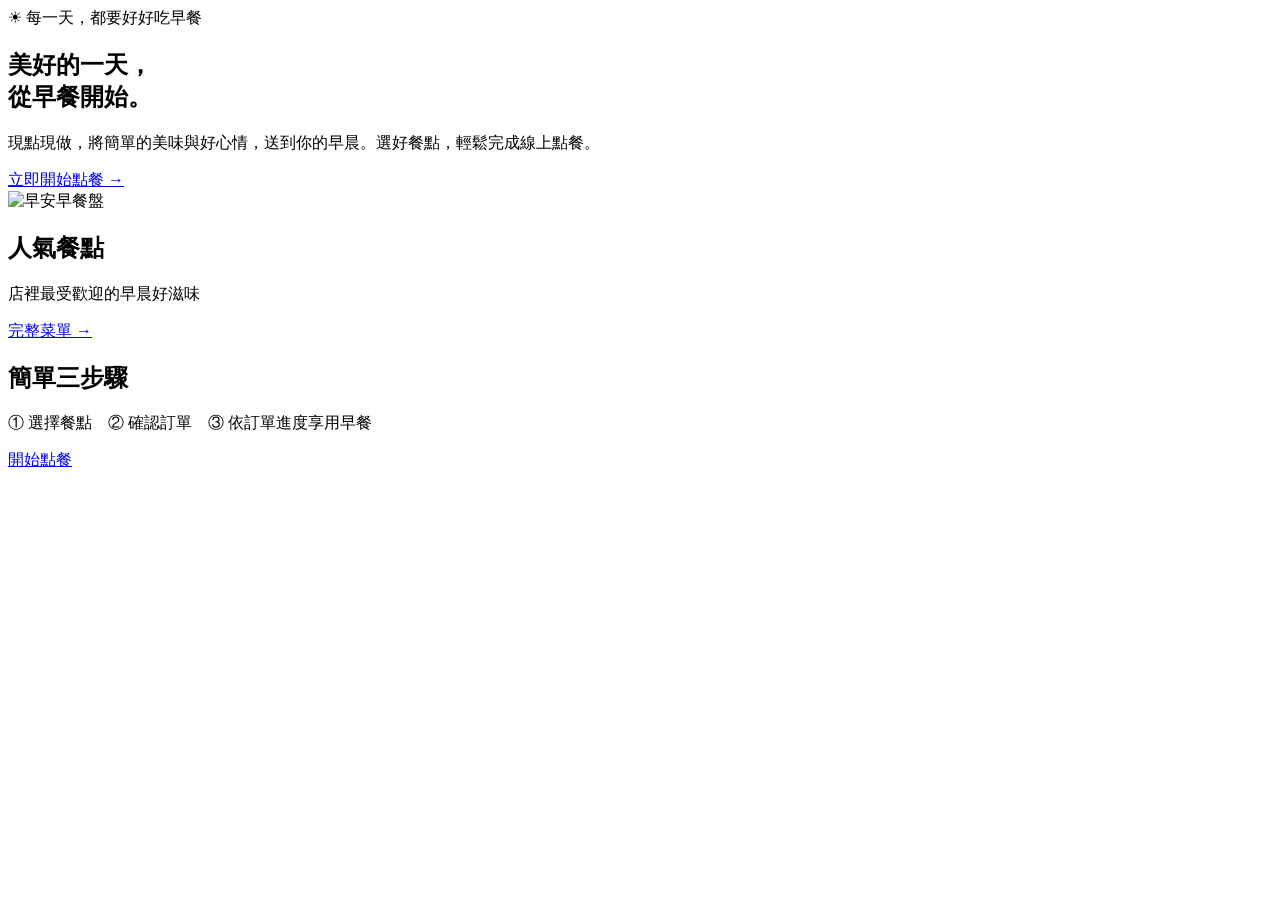
==== index.html @ 4400dad3 "upload" ====
<!doctype html><html lang="zh-Hant"><head><meta charset="utf-8"><meta name="viewport" content="width=device-width,initial-scale=1"><title>首頁｜早安廚房</title><link rel="stylesheet" href="assets/style.css"></head><body><div id="header"></div><main><section class="wrap hero"><div class="hero-card"><div class="hero-copy"><span class="eyebrow">☀ 每一天，都要好好吃早餐</span><h1>美好的一天，<br>從早餐開始。</h1><p>現點現做，將簡單的美味與好心情，送到你的早晨。選好餐點，輕鬆完成線上點餐。</p><a class="btn primary" href="menu.html">立即開始點餐 →</a></div><img src="assets/images/breakfast.jpg" alt="早安早餐盤"></div></section><section class="wrap section"><div class="section-head"><div><h2>人氣餐點</h2><p class="sub">店裡最受歡迎的早晨好滋味</p></div><a class="btn light" href="menu.html">完整菜單 →</a></div><div class="grid" id="featured"></div></section><section class="wrap section"><div class="panel"><h2>簡單三步驟</h2><p class="sub">① 選擇餐點　② 確認訂單　③ 依訂單進度享用早餐</p><a class="btn primary" href="menu.html">開始點餐</a></div></section></main><div id="footer"></div><div id="toast" class="toast" role="status"></div><script src="assets/app.js"></script></body></html>
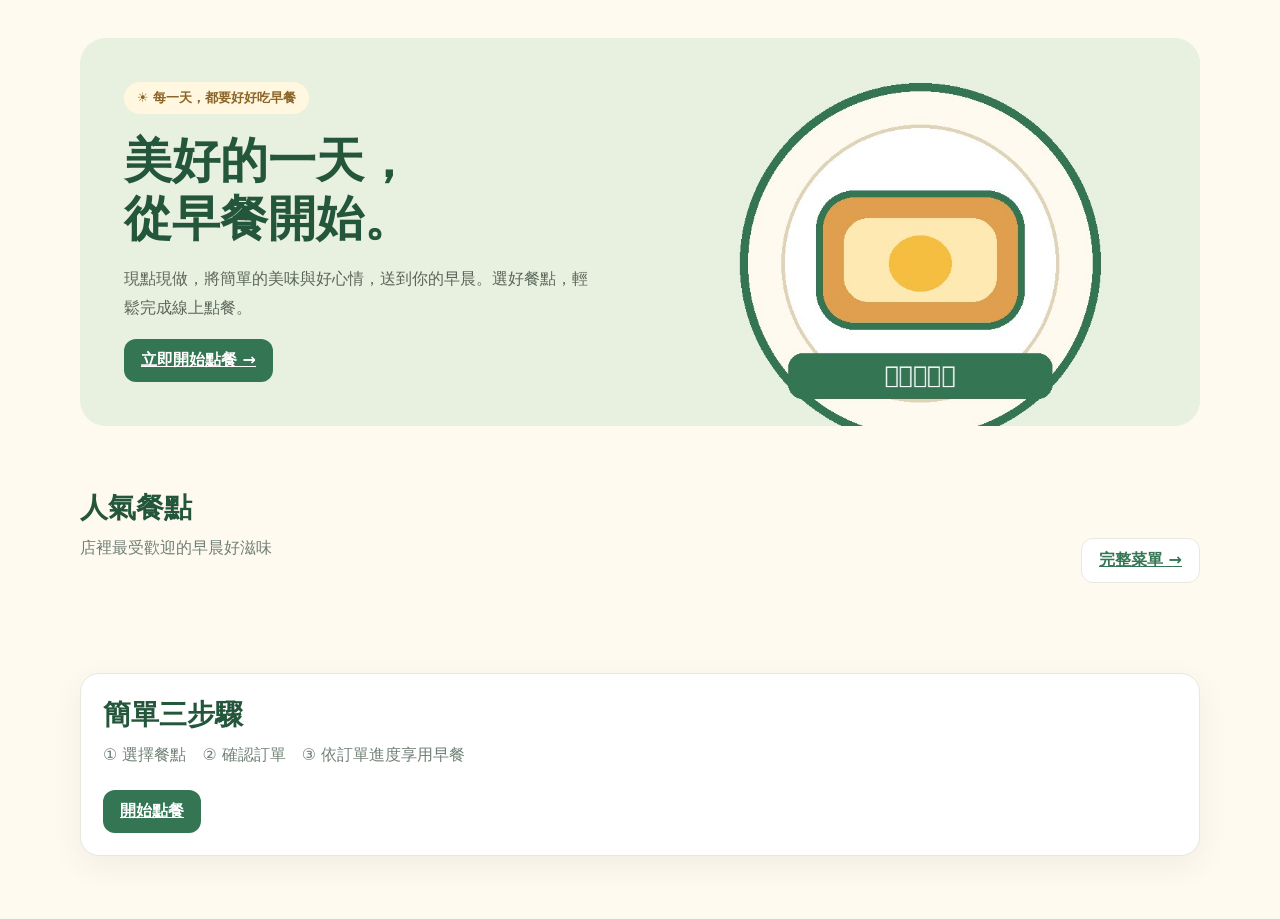
==== commit 24e84e70: "upload" ====
--- a/index.html
+++ b/index.html
@@ -1 +1,50 @@
-<!doctype html><html lang="zh-Hant"><head><meta charset="utf-8"><meta name="viewport" content="width=device-width,initial-scale=1"><title>首頁｜早安廚房</title><link rel="stylesheet" href="assets/style.css"></head><body><div id="header"></div><main><section class="wrap hero"><div class="hero-card"><div class="hero-copy"><span class="eyebrow">☀ 每一天，都要好好吃早餐</span><h1>美好的一天，<br>從早餐開始。</h1><p>現點現做，將簡單的美味與好心情，送到你的早晨。選好餐點，輕鬆完成線上點餐。</p><a class="btn primary" href="menu.html">立即開始點餐 →</a></div><img src="assets/images/breakfast.jpg" alt="早安早餐盤"></div></section><section class="wrap section"><div class="section-head"><div><h2>人氣餐點</h2><p class="sub">店裡最受歡迎的早晨好滋味</p></div><a class="btn light" href="menu.html">完整菜單 →</a></div><div class="grid" id="featured"></div></section><section class="wrap section"><div class="panel"><h2>簡單三步驟</h2><p class="sub">① 選擇餐點　② 確認訂單　③ 依訂單進度享用早餐</p><a class="btn primary" href="menu.html">開始點餐</a></div></section></main><div id="footer"></div><div id="toast" class="toast" role="status"></div><script src="assets/app.js"></script></body></html>+<!doctype html>
+<html lang="zh-Hant">
+  <head>
+    <meta charset="utf-8">
+    <meta name="viewport" content="width=device-width,initial-scale=1">
+    <title>首頁｜早安廚房</title>
+    <link rel="stylesheet" href="assets/style.css">
+  </head>
+  <body>
+    <div id="header">
+    </div>
+    <main>
+      <section class="wrap hero">
+        <div class="hero-card">
+          <div class="hero-copy">
+            <span class="eyebrow">☀ 每一天，都要好好吃早餐</span>
+            <h1>美好的一天，<br>從早餐開始。</h1>
+            <p>現點現做，將簡單的美味與好心情，送到你的早晨。選好餐點，輕鬆完成線上點餐。</p>
+            <a class="btn primary" href="menu.html">立即開始點餐 →</a>
+          </div>
+          <img src="assets/images/breakfast.jpg" alt="早安早餐盤">
+        </div>
+      </section>
+      <section class="wrap section">
+        <div class="section-head">
+          <div>
+            <h2>人氣餐點</h2>
+            <p class="sub">店裡最受歡迎的早晨好滋味</p>
+          </div>
+          <a class="btn light" href="menu.html">完整菜單 →</a>
+        </div>
+        <div class="grid" id="featured">
+        </div>
+      </section>
+      <section class="wrap section">
+        <div class="panel">
+          <h2>簡單三步驟</h2>
+          <p class="sub">① 選擇餐點　② 確認訂單　③ 依訂單進度享用早餐</p>
+          <a class="btn primary" href="menu.html">開始點餐</a>
+        </div>
+      </section>
+    </main>
+    <div id="footer">
+    </div>
+    <div id="toast" class="toast" role="status">
+    </div>
+    <script src="assets/app.js">
+    </script>
+  </body>
+</html>
--- a/assets/style.css
+++ b/assets/style.css
@@ -0,0 +1,676 @@
+* {
+  box-sizing:border-box
+}
+:root {
+  --green:#347653;
+  --dark:#24563b;
+  --cream:#fffaf0;
+  --orange:#e8a44a;
+  --ink:#27332b;
+  --muted:#718076;
+  --line:#e7e9df;
+  --shadow:0 10px 30px #28463012
+}
+body {
+  margin:0;
+  background:var(--cream);
+  color:var(--ink);
+  font-family:system-ui, -apple-system, "Noto Sans TC", sans-serif
+}
+button, input, select {
+  font:inherit
+}
+button {
+  cursor:pointer;
+  border:0
+}
+.wrap {
+  width:min(1120px, calc(100% - 32px));
+  margin:auto
+}
+.topbar {
+  position:sticky;
+  top:0;
+  z-index:20;
+  background:#fffaf0ed;
+  backdrop-filter:blur(12px);
+  border-bottom:1px solid var(--line)
+}
+.nav {
+  height:74px;
+  display:flex;
+  align-items:center;
+  gap:22px
+}
+.brand {
+  display:flex;
+  align-items:center;
+  gap:10px;
+  color:var(--dark);
+  font-size:22px;
+  font-weight:900;
+  text-decoration:none
+}
+.mark {
+  display:grid;
+  place-items:center;
+  width:42px;
+  height:42px;
+  border-radius:14px;
+  background:var(--green);
+  color:white
+}
+.navlinks {
+  display:flex;
+  gap:18px;
+  margin-left:auto
+}
+.navlinks a, .navlinks button {
+  background:none;
+  text-decoration:none;
+  color:#47554a;
+  font-weight:750
+}
+.navlinks a:hover {
+  color:var(--green)
+}
+.nav-actions {
+  display:flex;
+  gap:9px
+}
+.btn {
+  border-radius:12px;
+  padding:11px 17px;
+  font-weight:800;
+  display:inline-flex;
+  justify-content:center;
+  align-items:center;
+  gap:8px
+}
+.primary {
+  background:var(--green);
+  color:white
+}
+.light {
+  background:white;
+  color:var(--green);
+  border:1px solid var(--line)
+}
+.orange {
+  background:var(--orange);
+  color:white
+}
+.btn:hover {
+  filter:brightness(.97)
+}
+.count {
+  display:inline-grid;
+  place-items:center;
+  background:var(--orange);
+  color:white;
+  border-radius:99px;
+  min-width:20px;
+  height:20px;
+  padding:0 5px;
+  font-size:12px
+}
+.hero {
+  padding:38px 0
+}
+.hero-card {
+  display:grid;
+  grid-template-columns:1fr 1fr;
+  background:#e8f0df;
+  border-radius:26px;
+  overflow:hidden;
+  align-items:center
+}
+.hero-copy {
+  padding:44px
+}
+.eyebrow {
+  display:inline-block;
+  background:#fff7df;
+  color:#8b6428;
+  border-radius:99px;
+  padding:7px 13px;
+  font-size:13px;
+  font-weight:800
+}
+.hero h1 {
+  font-size:clamp(32px, 4vw, 48px);
+  line-height:1.2;
+  margin:18px 0;
+  color:var(--dark)
+}
+.hero p {
+  line-height:1.8;
+  color:#59675b
+}
+.hero img {
+  width:100%;
+  height:100%;
+  min-height:330px;
+  object-fit:cover
+}
+.section {
+  padding:25px 0 45px
+}
+.section-head {
+  display:flex;
+  align-items:end;
+  justify-content:space-between;
+  margin-bottom:20px;
+  gap:15px
+}
+.section h2, .page-title {
+  margin:0;
+  color:var(--dark)
+}
+.section h2 {
+  font-size:28px
+}
+.sub {
+  color:var(--muted);
+  line-height:1.7;
+  margin:7px 0 22px
+}
+.grid {
+  display:grid;
+  grid-template-columns:repeat(3, minmax(0, 1fr));
+  gap:18px
+}
+.food-card {
+  background:white;
+  border:1px solid var(--line);
+  border-radius:19px;
+  overflow:hidden;
+  box-shadow:var(--shadow);
+  display:flex;
+  flex-direction:column
+}
+.food-card img {
+  width:100%;
+  height:185px;
+  object-fit:cover
+}
+.food-body {
+  padding:16px;
+  display:flex;
+  flex-direction:column;
+  flex:1
+}
+.food-body h3 {
+  margin:0 0 7px
+}
+.food-body p {
+  font-size:14px;
+  color:var(--muted);
+  line-height:1.6;
+  flex:1
+}
+.food-bottom {
+  display:flex;
+  align-items:center;
+  justify-content:space-between
+}
+.price {
+  color:var(--dark);
+  font-weight:900;
+  font-size:19px
+}
+.add {
+  width:37px;
+  height:37px;
+  border-radius:11px;
+  background:#e8f0df;
+  color:var(--green);
+  font-size:23px
+}
+.page {
+  padding:30px 0 60px;
+  min-height:65vh
+}
+.page-title {
+  font-size:30px
+}
+.panel {
+  background:white;
+  border:1px solid var(--line);
+  border-radius:19px;
+  padding:22px;
+  box-shadow:var(--shadow);
+  margin-bottom:18px
+}
+.tools {
+  display:flex;
+  gap:10px;
+  flex-wrap:wrap;
+  margin:18px 0
+}
+.search {
+  flex:1;
+  min-width:180px;
+  padding:12px;
+  border:1px solid var(--line);
+  border-radius:12px
+}
+.tabs {
+  display:flex;
+  gap:8px;
+  flex-wrap:wrap;
+  margin:15px 0 22px
+}
+.tab {
+  background:white;
+  border:1px solid var(--line);
+  border-radius:99px;
+  padding:9px 14px;
+  font-weight:800;
+  color:#526056
+}
+.tab.active {
+  background:var(--green);
+  color:white;
+  border-color:var(--green)
+}
+.layout {
+  display:grid;
+  grid-template-columns:1.5fr .8fr;
+  gap:18px;
+  align-items:start
+}
+.cart-row {
+  display:grid;
+  grid-template-columns:68px 1fr auto;
+  gap:13px;
+  align-items:center;
+  border-bottom:1px solid var(--line);
+  padding:14px 0
+}
+.cart-row:last-child {
+  border:0
+}
+.cart-row img {
+  width:68px;
+  height:68px;
+  object-fit:cover;
+  border-radius:12px
+}
+.cart-row h4 {
+  margin:0 0 5px
+}
+.muted {
+  color:var(--muted);
+  font-size:13px
+}
+.qty {
+  display:flex;
+  align-items:center;
+  gap:9px;
+  margin-top:8px
+}
+.qty button {
+  width:27px;
+  height:27px;
+  border-radius:8px;
+  background:#edf3e8;
+  color:var(--green);
+  font-weight:900
+}
+.line {
+  display:flex;
+  justify-content:space-between;
+  gap:10px;
+  margin:12px 0;
+  color:#5f6a60
+}
+.total {
+  border-top:1px solid var(--line);
+  padding-top:13px;
+  font-size:20px;
+  font-weight:900;
+  color:var(--dark)
+}
+.field {
+  display:flex;
+  flex-direction:column;
+  gap:7px;
+  margin:12px 0
+}
+.field label {
+  font-weight:800;
+  font-size:14px
+}
+.field input, .field select {
+  padding:12px;
+  border:1px solid var(--line);
+  border-radius:11px;
+  background:white
+}
+.formgrid {
+  display:grid;
+  grid-template-columns:1fr 1fr;
+  gap:14px
+}
+.choices {
+  display:grid;
+  gap:10px
+}
+.choice {
+  display:flex;
+  gap:11px;
+  border:1px solid var(--line);
+  padding:13px;
+  border-radius:13px;
+  align-items:flex-start
+}
+.choice:has(input:checked) {
+  border-color:var(--green);
+  background:#f6fbf2
+}
+.choice input {
+  accent-color:var(--green);
+  margin-top:4px
+}
+.notice {
+  padding:13px;
+  background:#fff7df;
+  border:1px solid #f2dfac;
+  color:#7a5a20;
+  border-radius:12px;
+  line-height:1.7
+}
+.empty {
+  padding:30px;
+  text-align:center;
+  color:var(--muted);
+  border:1px dashed #d6dfd2;
+  border-radius:16px
+}
+.pill {
+  display:inline-block;
+  background:#e8f0df;
+  color:var(--dark);
+  padding:5px 10px;
+  border-radius:99px;
+  font-size:12px;
+  font-weight:800
+}
+.progress {
+  display:grid;
+  grid-template-columns:repeat(4, 1fr);
+  gap:8px;
+  margin:25px 0
+}
+.step {
+  text-align:center;
+  color:#9ba69d;
+  font-size:12px;
+  font-weight:800
+}
+.dot {
+  width:40px;
+  height:40px;
+  display:grid;
+  place-items:center;
+  background:#edf0e9;
+  border-radius:50%;
+  margin:0 auto 8px
+}
+.step.done {
+  color:var(--green)
+}
+.step.done .dot {
+  background:var(--green);
+  color:white
+}
+.step.current {
+  color:#94641e
+}
+.step.current .dot {
+  background:#ffe4a8
+}
+.info {
+  display:grid;
+  grid-template-columns:repeat(2, 1fr);
+  gap:10px
+}
+.tile {
+  padding:14px;
+  background:#f7f8f3;
+  border-radius:13px;
+  overflow-wrap:anywhere
+}
+.tile small {
+  display:block;
+  color:var(--muted);
+  margin-bottom:5px
+}
+.tile strong {
+  font-size:15px
+}
+.footer {
+  border-top:1px solid var(--line);
+  padding:25px 0;
+  color:var(--muted);
+  font-size:13px
+}
+.foot {
+  display:flex;
+  justify-content:space-between;
+  gap:12px;
+  flex-wrap:wrap
+}
+.toast {
+  position:fixed;
+  bottom:20px;
+  left:50%;
+  transform:translate(-50%, 20px);
+  opacity:0;
+  background:#243b2c;
+  color:white;
+  padding:12px 18px;
+  border-radius:12px;
+  transition:.2s;
+  z-index:40
+}
+.toast.show {
+  opacity:1;
+  transform:translate(-50%, 0)
+}
+@media(max-width:800px) {
+  .navlinks {
+    display:none
+  }
+  .nav {
+    height:66px
+  }
+  .hero-card {
+    grid-template-columns:1fr
+  }
+  .hero-copy {
+    padding:28px
+  }
+  .hero img {
+    min-height:220px;
+    height:220px
+  }
+  .grid {
+    grid-template-columns:repeat(2, minmax(0, 1fr));
+    gap:12px
+  }
+  .food-card img {
+    height:145px
+  }
+  .food-body {
+    padding:12px
+  }
+  .layout {
+    grid-template-columns:1fr
+  }
+  .section-head {
+    align-items:start;
+    flex-direction:column
+  }
+}
+@media(max-width:480px) {
+  .wrap {
+    width:calc(100% - 22px)
+  }
+  .grid {
+    grid-template-columns:1fr 1fr
+  }
+  .food-card img {
+    height:120px
+  }
+  .formgrid, .info {
+    grid-template-columns:1fr
+  }
+  .page {
+    padding-top:20px
+  }
+  .panel {
+    padding:16px
+  }
+  .cart-row {
+    grid-template-columns:55px 1fr auto;
+    gap:8px
+  }
+  .cart-row img {
+    width:55px;
+    height:55px
+  }
+}
+/* 點餐客製化視窗與購物車操作 */ .customize-btn {
+  width:100%;
+  margin-top:10px;
+  padding:9px 12px;
+  font-size:13px
+}
+.modal-backdrop {
+  position:fixed;
+  inset:0;
+  z-index:100;
+  background:#17231dcc;
+  display:none;
+  align-items:center;
+  justify-content:center;
+  padding:16px;
+  overflow-y:auto
+}
+.custom-modal {
+  position:relative;
+  width:min(520px, 100%);
+  max-height:calc(100vh - 32px);
+  overflow:auto;
+  background:#fffaf0;
+  border-radius:22px;
+  padding:22px;
+  box-shadow:0 24px 70px #0004
+}
+.modal-close {
+  position:absolute;
+  right:14px;
+  top:14px;
+  width:36px;
+  height:36px;
+  border-radius:50%;
+  background:#fff;
+  color:#263a2b;
+  font-size:25px;
+  z-index:1
+}
+.modal-food-img {
+  display:block;
+  width:100%;
+  height:190px;
+  object-fit:cover;
+  border-radius:15px;
+  margin-bottom:16px
+}
+.custom-modal h2 {
+  color:var(--dark);
+  margin:0 42px 8px 0;
+  font-size:24px
+}
+.custom-modal .field {
+  margin:15px 0
+}
+.custom-modal .field select {
+  width:100%;
+  padding:11px;
+  border:1px solid var(--line);
+  border-radius:11px;
+  background:white
+}
+.modal-qty {
+  margin-top:0
+}
+.modal-footer {
+  display:flex;
+  align-items:center;
+  justify-content:space-between;
+  gap:12px;
+  border-top:1px solid var(--line);
+  padding-top:16px;
+  margin-top:18px
+}
+.modal-footer strong {
+  font-size:23px;
+  color:var(--dark)
+}
+.cart-options {
+  margin:5px 0 0;
+  font-size:12px;
+  line-height:1.6;
+  color:var(--muted);
+  max-width:360px
+}
+.edit-line, .remove-line {
+  padding:5px 8px;
+  border-radius:8px;
+  background:#edf3e8;
+  color:var(--green);
+  font-size:12px;
+  font-weight:800
+}
+.remove-line {
+  background:#fff0ec;
+  color:#b34b3e
+}
+@media(max-width:480px) {
+  .custom-modal {
+    padding:17px
+  }
+  .modal-food-img {
+    height:155px
+  }
+  .modal-footer .btn {
+    padding:10px 12px
+  }
+  .cart-options {
+    max-width:190px
+  }
+}
+.modal-actions {
+  display:flex;
+  gap:8px;
+  align-items:center
+}
+.modal-actions .btn {
+  white-space:nowrap
+}
+@media(max-width:420px) {
+  .modal-actions {
+    flex-direction:column;
+    width:100%
+  }
+  .modal-actions .btn {
+    width:100%
+  }
+  .modal-footer {
+    align-items:flex-start;
+    flex-direction:column
+  }
+}
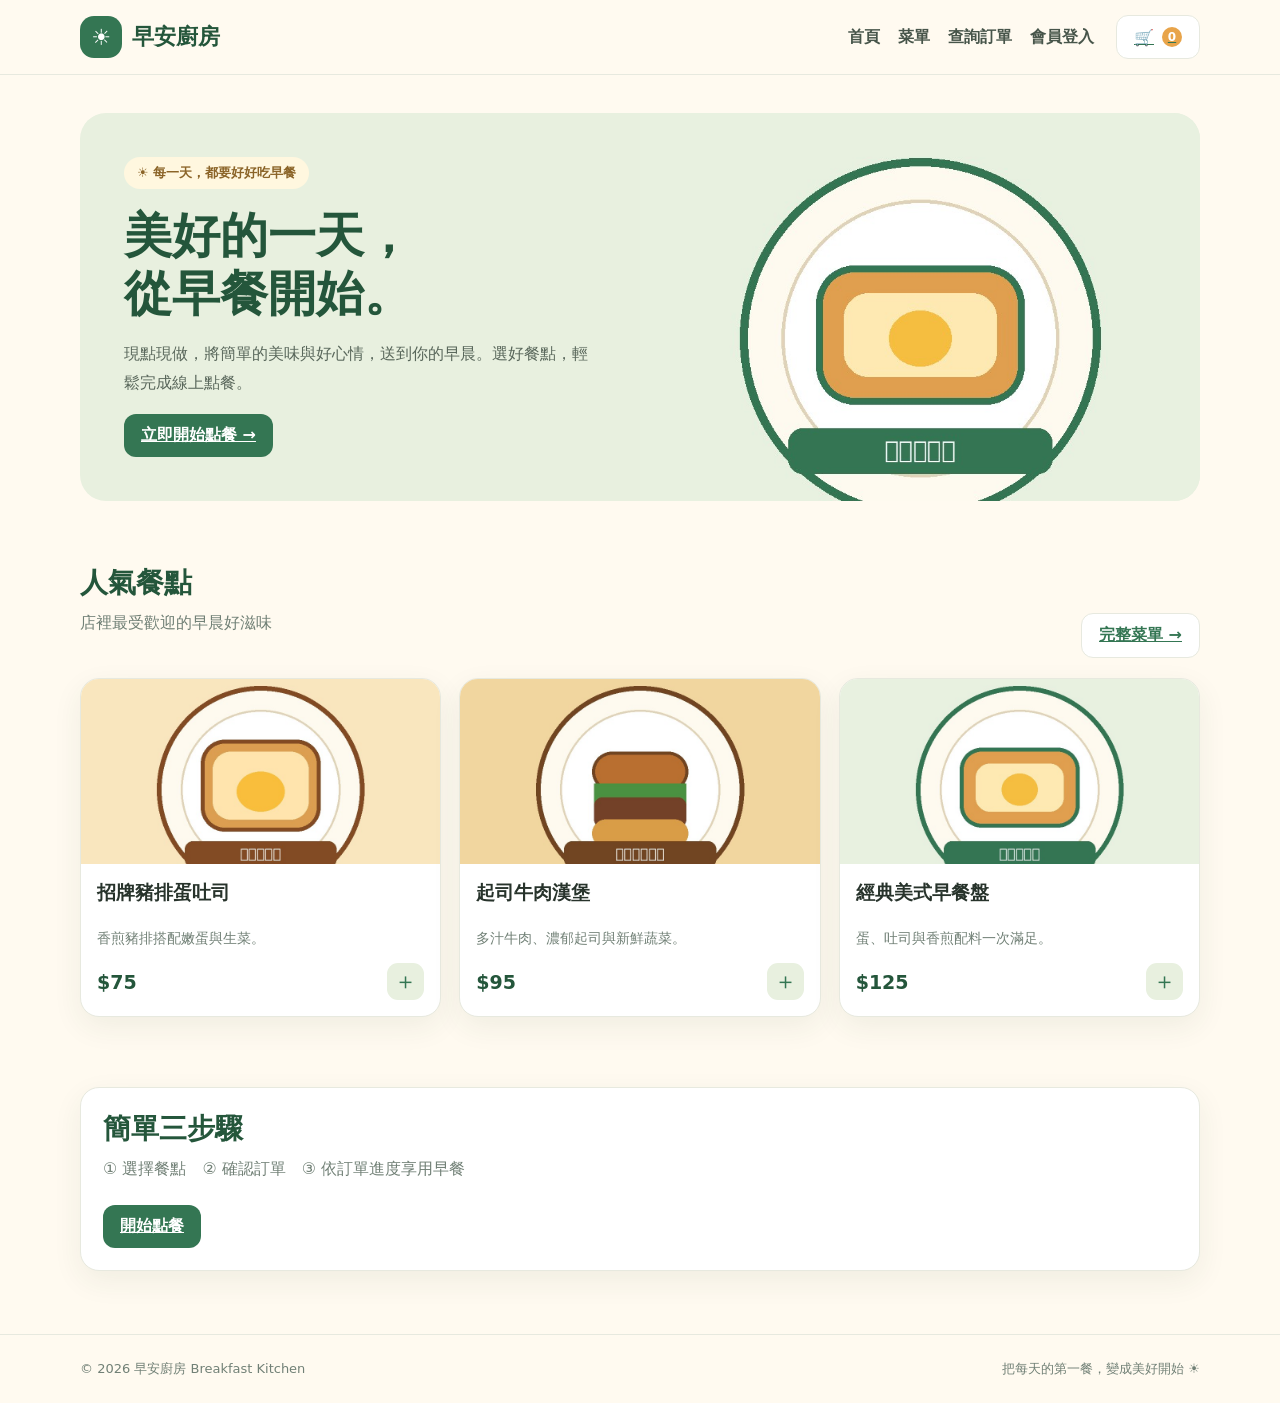
==== commit 2c218f0e: "upload" ====
--- a/index.html
+++ b/index.html
@@ -1,50 +1 @@
-<!doctype html>
-<html lang="zh-Hant">
-  <head>
-    <meta charset="utf-8">
-    <meta name="viewport" content="width=device-width,initial-scale=1">
-    <title>首頁｜早安廚房</title>
-    <link rel="stylesheet" href="assets/style.css">
-  </head>
-  <body>
-    <div id="header">
-    </div>
-    <main>
-      <section class="wrap hero">
-        <div class="hero-card">
-          <div class="hero-copy">
-            <span class="eyebrow">☀ 每一天，都要好好吃早餐</span>
-            <h1>美好的一天，<br>從早餐開始。</h1>
-            <p>現點現做，將簡單的美味與好心情，送到你的早晨。選好餐點，輕鬆完成線上點餐。</p>
-            <a class="btn primary" href="menu.html">立即開始點餐 →</a>
-          </div>
-          <img src="assets/images/breakfast.jpg" alt="早安早餐盤">
-        </div>
-      </section>
-      <section class="wrap section">
-        <div class="section-head">
-          <div>
-            <h2>人氣餐點</h2>
-            <p class="sub">店裡最受歡迎的早晨好滋味</p>
-          </div>
-          <a class="btn light" href="menu.html">完整菜單 →</a>
-        </div>
-        <div class="grid" id="featured">
-        </div>
-      </section>
-      <section class="wrap section">
-        <div class="panel">
-          <h2>簡單三步驟</h2>
-          <p class="sub">① 選擇餐點　② 確認訂單　③ 依訂單進度享用早餐</p>
-          <a class="btn primary" href="menu.html">開始點餐</a>
-        </div>
-      </section>
-    </main>
-    <div id="footer">
-    </div>
-    <div id="toast" class="toast" role="status">
-    </div>
-    <script src="assets/app.js">
-    </script>
-  </body>
-</html>+<!doctype html><html lang="zh-Hant"><head><meta charset="utf-8"><meta name="viewport" content="width=device-width,initial-scale=1"><title>首頁｜早安廚房</title><link rel="stylesheet" href="assets/style.css"></head><body><div id="header"></div><main><section class="wrap hero"><div class="hero-card"><div class="hero-copy"><span class="eyebrow">☀ 每一天，都要好好吃早餐</span><h1>美好的一天，<br>從早餐開始。</h1><p>現點現做，將簡單的美味與好心情，送到你的早晨。選好餐點，輕鬆完成線上點餐。</p><a class="btn primary" href="menu.html">立即開始點餐 →</a></div><img src="assets/images/breakfast.jpg" alt="早安早餐盤"></div></section><section class="wrap section"><div class="section-head"><div><h2>人氣餐點</h2><p class="sub">店裡最受歡迎的早晨好滋味</p></div><a class="btn light" href="menu.html">完整菜單 →</a></div><div class="grid" id="featured"></div></section><section class="wrap section"><div class="panel"><h2>簡單三步驟</h2><p class="sub">① 選擇餐點　② 確認訂單　③ 依訂單進度享用早餐</p><a class="btn primary" href="menu.html">開始點餐</a></div></section></main><div id="footer"></div><div id="toast" class="toast" role="status"></div><script src="assets/app.js"></script></body></html>
--- a/assets/style.css
+++ b/assets/style.css
@@ -1,676 +1 @@
-* {
-  box-sizing:border-box
-}
-:root {
-  --green:#347653;
-  --dark:#24563b;
-  --cream:#fffaf0;
-  --orange:#e8a44a;
-  --ink:#27332b;
-  --muted:#718076;
-  --line:#e7e9df;
-  --shadow:0 10px 30px #28463012
-}
-body {
-  margin:0;
-  background:var(--cream);
-  color:var(--ink);
-  font-family:system-ui, -apple-system, "Noto Sans TC", sans-serif
-}
-button, input, select {
-  font:inherit
-}
-button {
-  cursor:pointer;
-  border:0
-}
-.wrap {
-  width:min(1120px, calc(100% - 32px));
-  margin:auto
-}
-.topbar {
-  position:sticky;
-  top:0;
-  z-index:20;
-  background:#fffaf0ed;
-  backdrop-filter:blur(12px);
-  border-bottom:1px solid var(--line)
-}
-.nav {
-  height:74px;
-  display:flex;
-  align-items:center;
-  gap:22px
-}
-.brand {
-  display:flex;
-  align-items:center;
-  gap:10px;
-  color:var(--dark);
-  font-size:22px;
-  font-weight:900;
-  text-decoration:none
-}
-.mark {
-  display:grid;
-  place-items:center;
-  width:42px;
-  height:42px;
-  border-radius:14px;
-  background:var(--green);
-  color:white
-}
-.navlinks {
-  display:flex;
-  gap:18px;
-  margin-left:auto
-}
-.navlinks a, .navlinks button {
-  background:none;
-  text-decoration:none;
-  color:#47554a;
-  font-weight:750
-}
-.navlinks a:hover {
-  color:var(--green)
-}
-.nav-actions {
-  display:flex;
-  gap:9px
-}
-.btn {
-  border-radius:12px;
-  padding:11px 17px;
-  font-weight:800;
-  display:inline-flex;
-  justify-content:center;
-  align-items:center;
-  gap:8px
-}
-.primary {
-  background:var(--green);
-  color:white
-}
-.light {
-  background:white;
-  color:var(--green);
-  border:1px solid var(--line)
-}
-.orange {
-  background:var(--orange);
-  color:white
-}
-.btn:hover {
-  filter:brightness(.97)
-}
-.count {
-  display:inline-grid;
-  place-items:center;
-  background:var(--orange);
-  color:white;
-  border-radius:99px;
-  min-width:20px;
-  height:20px;
-  padding:0 5px;
-  font-size:12px
-}
-.hero {
-  padding:38px 0
-}
-.hero-card {
-  display:grid;
-  grid-template-columns:1fr 1fr;
-  background:#e8f0df;
-  border-radius:26px;
-  overflow:hidden;
-  align-items:center
-}
-.hero-copy {
-  padding:44px
-}
-.eyebrow {
-  display:inline-block;
-  background:#fff7df;
-  color:#8b6428;
-  border-radius:99px;
-  padding:7px 13px;
-  font-size:13px;
-  font-weight:800
-}
-.hero h1 {
-  font-size:clamp(32px, 4vw, 48px);
-  line-height:1.2;
-  margin:18px 0;
-  color:var(--dark)
-}
-.hero p {
-  line-height:1.8;
-  color:#59675b
-}
-.hero img {
-  width:100%;
-  height:100%;
-  min-height:330px;
-  object-fit:cover
-}
-.section {
-  padding:25px 0 45px
-}
-.section-head {
-  display:flex;
-  align-items:end;
-  justify-content:space-between;
-  margin-bottom:20px;
-  gap:15px
-}
-.section h2, .page-title {
-  margin:0;
-  color:var(--dark)
-}
-.section h2 {
-  font-size:28px
-}
-.sub {
-  color:var(--muted);
-  line-height:1.7;
-  margin:7px 0 22px
-}
-.grid {
-  display:grid;
-  grid-template-columns:repeat(3, minmax(0, 1fr));
-  gap:18px
-}
-.food-card {
-  background:white;
-  border:1px solid var(--line);
-  border-radius:19px;
-  overflow:hidden;
-  box-shadow:var(--shadow);
-  display:flex;
-  flex-direction:column
-}
-.food-card img {
-  width:100%;
-  height:185px;
-  object-fit:cover
-}
-.food-body {
-  padding:16px;
-  display:flex;
-  flex-direction:column;
-  flex:1
-}
-.food-body h3 {
-  margin:0 0 7px
-}
-.food-body p {
-  font-size:14px;
-  color:var(--muted);
-  line-height:1.6;
-  flex:1
-}
-.food-bottom {
-  display:flex;
-  align-items:center;
-  justify-content:space-between
-}
-.price {
-  color:var(--dark);
-  font-weight:900;
-  font-size:19px
-}
-.add {
-  width:37px;
-  height:37px;
-  border-radius:11px;
-  background:#e8f0df;
-  color:var(--green);
-  font-size:23px
-}
-.page {
-  padding:30px 0 60px;
-  min-height:65vh
-}
-.page-title {
-  font-size:30px
-}
-.panel {
-  background:white;
-  border:1px solid var(--line);
-  border-radius:19px;
-  padding:22px;
-  box-shadow:var(--shadow);
-  margin-bottom:18px
-}
-.tools {
-  display:flex;
-  gap:10px;
-  flex-wrap:wrap;
-  margin:18px 0
-}
-.search {
-  flex:1;
-  min-width:180px;
-  padding:12px;
-  border:1px solid var(--line);
-  border-radius:12px
-}
-.tabs {
-  display:flex;
-  gap:8px;
-  flex-wrap:wrap;
-  margin:15px 0 22px
-}
-.tab {
-  background:white;
-  border:1px solid var(--line);
-  border-radius:99px;
-  padding:9px 14px;
-  font-weight:800;
-  color:#526056
-}
-.tab.active {
-  background:var(--green);
-  color:white;
-  border-color:var(--green)
-}
-.layout {
-  display:grid;
-  grid-template-columns:1.5fr .8fr;
-  gap:18px;
-  align-items:start
-}
-.cart-row {
-  display:grid;
-  grid-template-columns:68px 1fr auto;
-  gap:13px;
-  align-items:center;
-  border-bottom:1px solid var(--line);
-  padding:14px 0
-}
-.cart-row:last-child {
-  border:0
-}
-.cart-row img {
-  width:68px;
-  height:68px;
-  object-fit:cover;
-  border-radius:12px
-}
-.cart-row h4 {
-  margin:0 0 5px
-}
-.muted {
-  color:var(--muted);
-  font-size:13px
-}
-.qty {
-  display:flex;
-  align-items:center;
-  gap:9px;
-  margin-top:8px
-}
-.qty button {
-  width:27px;
-  height:27px;
-  border-radius:8px;
-  background:#edf3e8;
-  color:var(--green);
-  font-weight:900
-}
-.line {
-  display:flex;
-  justify-content:space-between;
-  gap:10px;
-  margin:12px 0;
-  color:#5f6a60
-}
-.total {
-  border-top:1px solid var(--line);
-  padding-top:13px;
-  font-size:20px;
-  font-weight:900;
-  color:var(--dark)
-}
-.field {
-  display:flex;
-  flex-direction:column;
-  gap:7px;
-  margin:12px 0
-}
-.field label {
-  font-weight:800;
-  font-size:14px
-}
-.field input, .field select {
-  padding:12px;
-  border:1px solid var(--line);
-  border-radius:11px;
-  background:white
-}
-.formgrid {
-  display:grid;
-  grid-template-columns:1fr 1fr;
-  gap:14px
-}
-.choices {
-  display:grid;
-  gap:10px
-}
-.choice {
-  display:flex;
-  gap:11px;
-  border:1px solid var(--line);
-  padding:13px;
-  border-radius:13px;
-  align-items:flex-start
-}
-.choice:has(input:checked) {
-  border-color:var(--green);
-  background:#f6fbf2
-}
-.choice input {
-  accent-color:var(--green);
-  margin-top:4px
-}
-.notice {
-  padding:13px;
-  background:#fff7df;
-  border:1px solid #f2dfac;
-  color:#7a5a20;
-  border-radius:12px;
-  line-height:1.7
-}
-.empty {
-  padding:30px;
-  text-align:center;
-  color:var(--muted);
-  border:1px dashed #d6dfd2;
-  border-radius:16px
-}
-.pill {
-  display:inline-block;
-  background:#e8f0df;
-  color:var(--dark);
-  padding:5px 10px;
-  border-radius:99px;
-  font-size:12px;
-  font-weight:800
-}
-.progress {
-  display:grid;
-  grid-template-columns:repeat(4, 1fr);
-  gap:8px;
-  margin:25px 0
-}
-.step {
-  text-align:center;
-  color:#9ba69d;
-  font-size:12px;
-  font-weight:800
-}
-.dot {
-  width:40px;
-  height:40px;
-  display:grid;
-  place-items:center;
-  background:#edf0e9;
-  border-radius:50%;
-  margin:0 auto 8px
-}
-.step.done {
-  color:var(--green)
-}
-.step.done .dot {
-  background:var(--green);
-  color:white
-}
-.step.current {
-  color:#94641e
-}
-.step.current .dot {
-  background:#ffe4a8
-}
-.info {
-  display:grid;
-  grid-template-columns:repeat(2, 1fr);
-  gap:10px
-}
-.tile {
-  padding:14px;
-  background:#f7f8f3;
-  border-radius:13px;
-  overflow-wrap:anywhere
-}
-.tile small {
-  display:block;
-  color:var(--muted);
-  margin-bottom:5px
-}
-.tile strong {
-  font-size:15px
-}
-.footer {
-  border-top:1px solid var(--line);
-  padding:25px 0;
-  color:var(--muted);
-  font-size:13px
-}
-.foot {
-  display:flex;
-  justify-content:space-between;
-  gap:12px;
-  flex-wrap:wrap
-}
-.toast {
-  position:fixed;
-  bottom:20px;
-  left:50%;
-  transform:translate(-50%, 20px);
-  opacity:0;
-  background:#243b2c;
-  color:white;
-  padding:12px 18px;
-  border-radius:12px;
-  transition:.2s;
-  z-index:40
-}
-.toast.show {
-  opacity:1;
-  transform:translate(-50%, 0)
-}
-@media(max-width:800px) {
-  .navlinks {
-    display:none
-  }
-  .nav {
-    height:66px
-  }
-  .hero-card {
-    grid-template-columns:1fr
-  }
-  .hero-copy {
-    padding:28px
-  }
-  .hero img {
-    min-height:220px;
-    height:220px
-  }
-  .grid {
-    grid-template-columns:repeat(2, minmax(0, 1fr));
-    gap:12px
-  }
-  .food-card img {
-    height:145px
-  }
-  .food-body {
-    padding:12px
-  }
-  .layout {
-    grid-template-columns:1fr
-  }
-  .section-head {
-    align-items:start;
-    flex-direction:column
-  }
-}
-@media(max-width:480px) {
-  .wrap {
-    width:calc(100% - 22px)
-  }
-  .grid {
-    grid-template-columns:1fr 1fr
-  }
-  .food-card img {
-    height:120px
-  }
-  .formgrid, .info {
-    grid-template-columns:1fr
-  }
-  .page {
-    padding-top:20px
-  }
-  .panel {
-    padding:16px
-  }
-  .cart-row {
-    grid-template-columns:55px 1fr auto;
-    gap:8px
-  }
-  .cart-row img {
-    width:55px;
-    height:55px
-  }
-}
-/* 點餐客製化視窗與購物車操作 */ .customize-btn {
-  width:100%;
-  margin-top:10px;
-  padding:9px 12px;
-  font-size:13px
-}
-.modal-backdrop {
-  position:fixed;
-  inset:0;
-  z-index:100;
-  background:#17231dcc;
-  display:none;
-  align-items:center;
-  justify-content:center;
-  padding:16px;
-  overflow-y:auto
-}
-.custom-modal {
-  position:relative;
-  width:min(520px, 100%);
-  max-height:calc(100vh - 32px);
-  overflow:auto;
-  background:#fffaf0;
-  border-radius:22px;
-  padding:22px;
-  box-shadow:0 24px 70px #0004
-}
-.modal-close {
-  position:absolute;
-  right:14px;
-  top:14px;
-  width:36px;
-  height:36px;
-  border-radius:50%;
-  background:#fff;
-  color:#263a2b;
-  font-size:25px;
-  z-index:1
-}
-.modal-food-img {
-  display:block;
-  width:100%;
-  height:190px;
-  object-fit:cover;
-  border-radius:15px;
-  margin-bottom:16px
-}
-.custom-modal h2 {
-  color:var(--dark);
-  margin:0 42px 8px 0;
-  font-size:24px
-}
-.custom-modal .field {
-  margin:15px 0
-}
-.custom-modal .field select {
-  width:100%;
-  padding:11px;
-  border:1px solid var(--line);
-  border-radius:11px;
-  background:white
-}
-.modal-qty {
-  margin-top:0
-}
-.modal-footer {
-  display:flex;
-  align-items:center;
-  justify-content:space-between;
-  gap:12px;
-  border-top:1px solid var(--line);
-  padding-top:16px;
-  margin-top:18px
-}
-.modal-footer strong {
-  font-size:23px;
-  color:var(--dark)
-}
-.cart-options {
-  margin:5px 0 0;
-  font-size:12px;
-  line-height:1.6;
-  color:var(--muted);
-  max-width:360px
-}
-.edit-line, .remove-line {
-  padding:5px 8px;
-  border-radius:8px;
-  background:#edf3e8;
-  color:var(--green);
-  font-size:12px;
-  font-weight:800
-}
-.remove-line {
-  background:#fff0ec;
-  color:#b34b3e
-}
-@media(max-width:480px) {
-  .custom-modal {
-    padding:17px
-  }
-  .modal-food-img {
-    height:155px
-  }
-  .modal-footer .btn {
-    padding:10px 12px
-  }
-  .cart-options {
-    max-width:190px
-  }
-}
-.modal-actions {
-  display:flex;
-  gap:8px;
-  align-items:center
-}
-.modal-actions .btn {
-  white-space:nowrap
-}
-@media(max-width:420px) {
-  .modal-actions {
-    flex-direction:column;
-    width:100%
-  }
-  .modal-actions .btn {
-    width:100%
-  }
-  .modal-footer {
-    align-items:flex-start;
-    flex-direction:column
-  }
-}+*{box-sizing:border-box} :root{--green:#347653;--dark:#24563b;--cream:#fffaf0;--orange:#e8a44a;--ink:#27332b;--muted:#718076;--line:#e7e9df;--shadow:0 10px 30px #28463012}body{margin:0;background:var(--cream);color:var(--ink);font-family:system-ui,-apple-system,"Noto Sans TC",sans-serif}button,input,select{font:inherit}button{cursor:pointer;border:0}.wrap{width:min(1120px,calc(100% - 32px));margin:auto}.topbar{position:sticky;top:0;z-index:20;background:#fffaf0ed;backdrop-filter:blur(12px);border-bottom:1px solid var(--line)}.nav{height:74px;display:flex;align-items:center;gap:22px}.brand{display:flex;align-items:center;gap:10px;color:var(--dark);font-size:22px;font-weight:900;text-decoration:none}.mark{display:grid;place-items:center;width:42px;height:42px;border-radius:14px;background:var(--green);color:white}.navlinks{display:flex;gap:18px;margin-left:auto}.navlinks a,.navlinks button{background:none;text-decoration:none;color:#47554a;font-weight:750}.navlinks a:hover{color:var(--green)}.nav-actions{display:flex;gap:9px}.btn{border-radius:12px;padding:11px 17px;font-weight:800;display:inline-flex;justify-content:center;align-items:center;gap:8px}.primary{background:var(--green);color:white}.light{background:white;color:var(--green);border:1px solid var(--line)}.orange{background:var(--orange);color:white}.btn:hover{filter:brightness(.97)}.count{display:inline-grid;place-items:center;background:var(--orange);color:white;border-radius:99px;min-width:20px;height:20px;padding:0 5px;font-size:12px}.hero{padding:38px 0}.hero-card{display:grid;grid-template-columns:1fr 1fr;background:#e8f0df;border-radius:26px;overflow:hidden;align-items:center}.hero-copy{padding:44px}.eyebrow{display:inline-block;background:#fff7df;color:#8b6428;border-radius:99px;padding:7px 13px;font-size:13px;font-weight:800}.hero h1{font-size:clamp(32px,4vw,48px);line-height:1.2;margin:18px 0;color:var(--dark)}.hero p{line-height:1.8;color:#59675b}.hero img{width:100%;height:100%;min-height:330px;object-fit:cover}.section{padding:25px 0 45px}.section-head{display:flex;align-items:end;justify-content:space-between;margin-bottom:20px;gap:15px}.section h2,.page-title{margin:0;color:var(--dark)}.section h2{font-size:28px}.sub{color:var(--muted);line-height:1.7;margin:7px 0 22px}.grid{display:grid;grid-template-columns:repeat(3,minmax(0,1fr));gap:18px}.food-card{background:white;border:1px solid var(--line);border-radius:19px;overflow:hidden;box-shadow:var(--shadow);display:flex;flex-direction:column}.food-card img{width:100%;height:185px;object-fit:cover}.food-body{padding:16px;display:flex;flex-direction:column;flex:1}.food-body h3{margin:0 0 7px}.food-body p{font-size:14px;color:var(--muted);line-height:1.6;flex:1}.food-bottom{display:flex;align-items:center;justify-content:space-between}.price{color:var(--dark);font-weight:900;font-size:19px}.add{width:37px;height:37px;border-radius:11px;background:#e8f0df;color:var(--green);font-size:23px}.page{padding:30px 0 60px;min-height:65vh}.page-title{font-size:30px}.panel{background:white;border:1px solid var(--line);border-radius:19px;padding:22px;box-shadow:var(--shadow);margin-bottom:18px}.tools{display:flex;gap:10px;flex-wrap:wrap;margin:18px 0}.search{flex:1;min-width:180px;padding:12px;border:1px solid var(--line);border-radius:12px}.tabs{display:flex;gap:8px;flex-wrap:wrap;margin:15px 0 22px}.tab{background:white;border:1px solid var(--line);border-radius:99px;padding:9px 14px;font-weight:800;color:#526056}.tab.active{background:var(--green);color:white;border-color:var(--green)}.layout{display:grid;grid-template-columns:1.5fr .8fr;gap:18px;align-items:start}.cart-row{display:grid;grid-template-columns:68px 1fr auto;gap:13px;align-items:center;border-bottom:1px solid var(--line);padding:14px 0}.cart-row:last-child{border:0}.cart-row img{width:68px;height:68px;object-fit:cover;border-radius:12px}.cart-row h4{margin:0 0 5px}.muted{color:var(--muted);font-size:13px}.qty{display:flex;align-items:center;gap:9px;margin-top:8px}.qty button{width:27px;height:27px;border-radius:8px;background:#edf3e8;color:var(--green);font-weight:900}.line{display:flex;justify-content:space-between;gap:10px;margin:12px 0;color:#5f6a60}.total{border-top:1px solid var(--line);padding-top:13px;font-size:20px;font-weight:900;color:var(--dark)}.field{display:flex;flex-direction:column;gap:7px;margin:12px 0}.field label{font-weight:800;font-size:14px}.field input,.field select{padding:12px;border:1px solid var(--line);border-radius:11px;background:white}.formgrid{display:grid;grid-template-columns:1fr 1fr;gap:14px}.choices{display:grid;gap:10px}.choice{display:flex;gap:11px;border:1px solid var(--line);padding:13px;border-radius:13px;align-items:flex-start}.choice:has(input:checked){border-color:var(--green);background:#f6fbf2}.choice input{accent-color:var(--green);margin-top:4px}.notice{padding:13px;background:#fff7df;border:1px solid #f2dfac;color:#7a5a20;border-radius:12px;line-height:1.7}.empty{padding:30px;text-align:center;color:var(--muted);border:1px dashed #d6dfd2;border-radius:16px}.pill{display:inline-block;background:#e8f0df;color:var(--dark);padding:5px 10px;border-radius:99px;font-size:12px;font-weight:800}.progress{display:grid;grid-template-columns:repeat(4,1fr);gap:8px;margin:25px 0}.step{text-align:center;color:#9ba69d;font-size:12px;font-weight:800}.dot{width:40px;height:40px;display:grid;place-items:center;background:#edf0e9;border-radius:50%;margin:0 auto 8px}.step.done{color:var(--green)}.step.done .dot{background:var(--green);color:white}.step.current{color:#94641e}.step.current .dot{background:#ffe4a8}.info{display:grid;grid-template-columns:repeat(2,1fr);gap:10px}.tile{padding:14px;background:#f7f8f3;border-radius:13px;overflow-wrap:anywhere}.tile small{display:block;color:var(--muted);margin-bottom:5px}.tile strong{font-size:15px}.footer{border-top:1px solid var(--line);padding:25px 0;color:var(--muted);font-size:13px}.foot{display:flex;justify-content:space-between;gap:12px;flex-wrap:wrap}.toast{position:fixed;bottom:20px;left:50%;transform:translate(-50%,20px);opacity:0;background:#243b2c;color:white;padding:12px 18px;border-radius:12px;transition:.2s;z-index:40}.toast.show{opacity:1;transform:translate(-50%,0)}@media(max-width:800px){.navlinks{display:none}.nav{height:66px}.hero-card{grid-template-columns:1fr}.hero-copy{padding:28px}.hero img{min-height:220px;height:220px}.grid{grid-template-columns:repeat(2,minmax(0,1fr));gap:12px}.food-card img{height:145px}.food-body{padding:12px}.layout{grid-template-columns:1fr}.section-head{align-items:start;flex-direction:column}}@media(max-width:480px){.wrap{width:calc(100% - 22px)}.grid{grid-template-columns:1fr 1fr}.food-card img{height:120px}.formgrid,.info{grid-template-columns:1fr}.page{padding-top:20px}.panel{padding:16px}.cart-row{grid-template-columns:55px 1fr auto;gap:8px}.cart-row img{width:55px;height:55px}}
